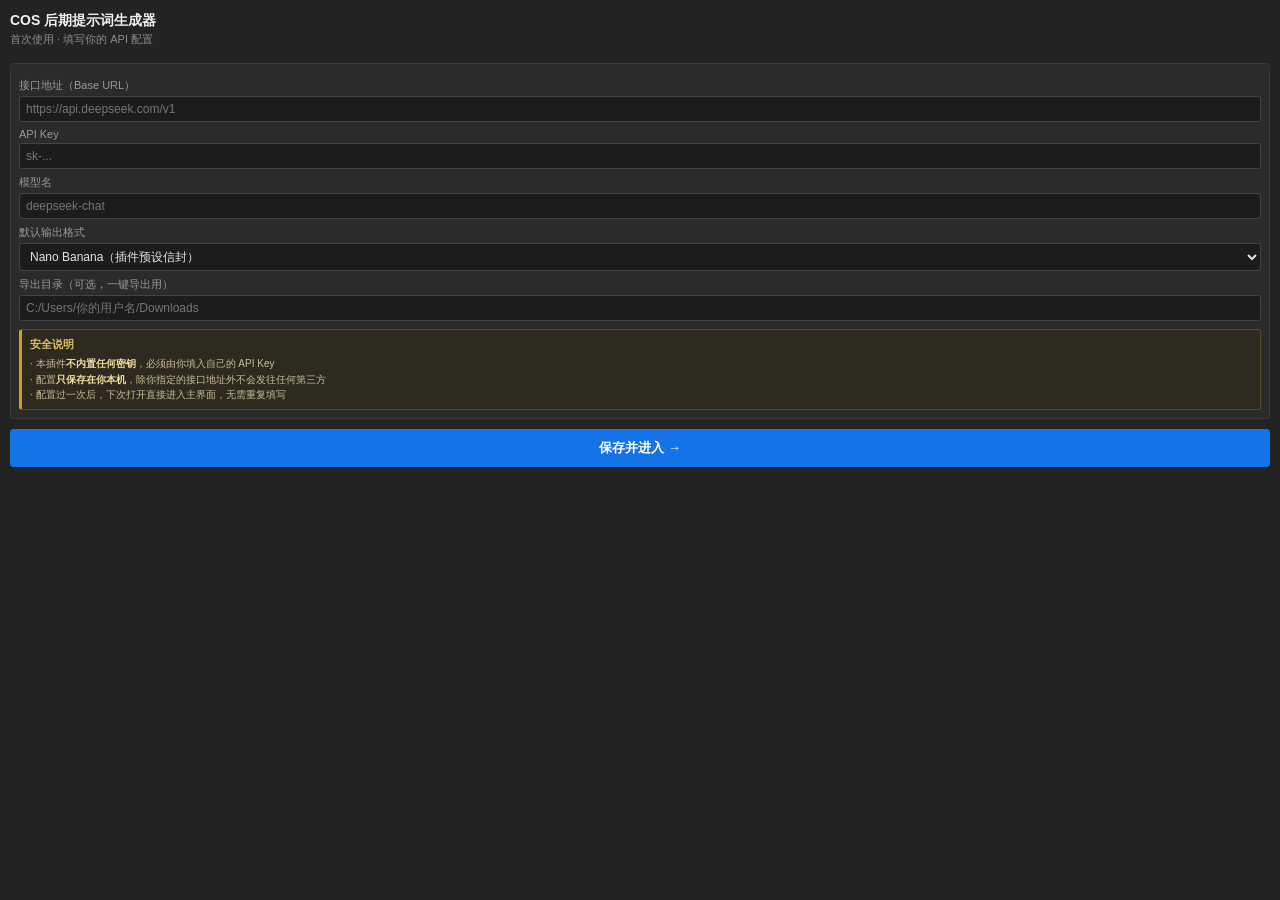
==== ps-plugin/index.html @ 9d7ca8fd "feat(ps-plugin): 多页面界面 + 配置持久化 + 多轮迭代优化 界面重构： - 视图1 首次配置页（Base URL/Key/模型/输出格式/导出目录） - 视图2 生成主界面（输出格" ====
<!DOCTYPE html>
<html>
<head>
  <meta charset="utf-8" />
  <link rel="stylesheet" href="styles.css" />
</head>
<body>
  <div class="app">

    <!-- ============================================================
         视图 1：首次配置（登录页）
         ============================================================ -->
    <div id="viewSetup" class="view">
      <header class="hdr">
        <div class="hdr-title">COS 后期提示词生成器</div>
        <div class="hdr-sub">首次使用 · 填写你的 API 配置</div>
      </header>

      <section class="card">
        <label class="lbl">接口地址（Base URL）</label>
        <input id="baseUrl" class="inp" placeholder="https://api.deepseek.com/v1" />

        <label class="lbl">API Key</label>
        <input id="apiKey" class="inp" type="password" placeholder="sk-..." />

        <label class="lbl">模型名</label>
        <input id="model" class="inp" placeholder="deepseek-chat" />

        <label class="lbl">默认输出格式</label>
        <select id="targetModel" class="inp">
          <option value="nanobanana">Nano Banana（插件预设信封）</option>
          <option value="midjourney">Midjourney（自然语言 + 参数）</option>
          <option value="comfyui">ComfyUI / SD（tag + 权重 + 参数）</option>
          <option value="novelai">NovelAI（Danbooru 标签）</option>
        </select>

        <label class="lbl">导出目录（可选，一键导出用）</label>
        <input id="exportDir" class="inp" placeholder="C:/Users/你的用户名/Downloads" />

        <div class="notice">
          <div class="notice-title">安全说明</div>
          <div>· 本插件<b>不内置任何密钥</b>，必须由你填入自己的 API Key</div>
          <div>· 配置<b>只保存在你本机</b>，除你指定的接口地址外不会发往任何第三方</div>
          <div>· 配置过一次后，下次打开直接进入主界面，无需重复填写</div>
        </div>
      </section>

      <button id="btnEnter" class="btn btn-primary btn-block">保存并进入 →</button>
      <div id="setupStatus" class="status"></div>
    </div>

    <!-- ============================================================
         视图 2：生成主界面
         ============================================================ -->
    <div id="viewMain" class="view hidden">
      <header class="hdr hdr-row">
        <div class="hdr-left">
          <div class="hdr-title">COS 提示词</div>
          <div class="hdr-sub" id="cfgSummary">—</div>
        </div>
        <div class="hdr-actions">
          <button id="btnNewChat" class="btn btn-sm btn-ghost">新对话</button>
          <button id="btnSettings" class="btn btn-sm btn-ghost">设置</button>
        </div>
      </header>

      <!-- 需求输入 -->
      <section class="card">
        <label class="lbl">输出格式</label>
        <select id="targetModelMain" class="inp">
          <option value="nanobanana">Nano Banana（插件预设信封）</option>
          <option value="midjourney">Midjourney（自然语言 + 参数）</option>
          <option value="comfyui">ComfyUI / SD（tag + 权重 + 参数）</option>
          <option value="novelai">NovelAI（Danbooru 标签）</option>
        </select>

        <label class="lbl">需求描述</label>
        <textarea id="request" class="ta ta-lg" rows="8"
          placeholder="把你想做的后期处理描述清楚，例如：&#10;· 给这张 COS 照脚下加一个金色魔法阵，CG 质感，明显一点&#10;· 修脸自然一点，祛痘印和黑眼圈，头发加点亮晶晶&#10;· 背景换成赛博朋克雨夜，冷色调，霓虹灯光"></textarea>

        <div class="chips">
          <span class="chip" data-tpl="给这张照片脚下加一个金色魔法阵，CG 质感，明显一点">加魔法阵</span>
          <span class="chip" data-tpl="修脸自然一点，祛痘印和黑眼圈，头发加点亮晶晶">修脸+亮晶晶发</span>
          <span class="chip" data-tpl="背景换成赛博朋克雨夜，冷色调，霓虹灯光">赛博夜景</span>
          <span class="chip" data-tpl="瘦腰，加沙漏身材，衣服绷紧一点">身材塑形</span>
          <span class="chip" data-tpl="想要王家卫电影那种感觉，霓虹撞色，雨夜街道">电影风格</span>
          <span class="chip" data-tpl="想要写实 3DCG 风格，电影级构图，大光圈虚化">3DCG风格</span>
        </div>

        <div class="row">
          <button id="gen" class="btn btn-primary">生成提示词</button>
          <button id="useDoc" class="btn btn-ghost btn-sm">带上文档信息</button>
        </div>
        <div id="status" class="status"></div>
      </section>

      <!-- 结果 + 迭代优化 -->
      <section class="card">
        <div class="card-head">
          <span>生成结果</span>
          <span class="card-actions">
            <button id="copy" class="btn btn-sm">复制</button>
            <button id="exportQuick" class="btn btn-sm">导出到目录</button>
            <button id="save" class="btn btn-sm btn-ghost">另存为…</button>
          </span>
        </div>
        <textarea id="output" class="ta out ta-lg" rows="12"
          placeholder="生成结果会显示在这里…"></textarea>

        <label class="lbl">继续优化（基于上面的结果提新要求）</label>
        <textarea id="refine" class="ta" rows="3"
          placeholder="例：把魔法阵改成蓝色；强度再高一点；背景换成夜景"></textarea>
        <div class="row">
          <button id="btnRefine" class="btn btn-primary">继续优化 →</button>
          <button id="btnRevert" class="btn btn-ghost btn-sm">撤销上一步</button>
        </div>
      </section>

      <!-- 历史记录 -->
      <section class="card">
        <div class="card-head">
          <span>历史记录 <span id="histCount" class="count">0</span></span>
          <span class="card-actions">
            <button id="clearHistory" class="btn btn-sm btn-ghost">清空</button>
          </span>
        </div>
        <div id="historyList" class="history">
          <div class="empty">暂无记录</div>
        </div>
      </section>
    </div>

  </div>
  <script src="index.js"></script>
</body>
</html>
---- ps-plugin/styles.css ----
/* COS 后期提示词生成器 — PS 面板样式（深色，贴合 Photoshop） */

* { box-sizing: border-box; }

/* 面板整体：固定高度 + 内部滚动（UXP 面板必须这么做，否则内容会被裁掉） */
html, body {
  height: 100%;
  margin: 0;
  padding: 0;
  overflow: hidden;
}

body {
  background: #232323;
  color: #d6d6d6;
  font-family: "Microsoft YaHei", "PingFang SC", sans-serif;
  font-size: 12px;
  user-select: none;
}

/* 滚动容器：整页内容在此上下滑动 */
.app {
  height: 100%;
  overflow-y: auto;
  overflow-x: hidden;
  padding: 10px;
  display: flex;
  flex-direction: column;
  gap: 10px;
  box-sizing: border-box;
  -webkit-overflow-scrolling: touch;
}

/* 卡片不被压缩，保证可滚动 */
.card { flex-shrink: 0; }
.hdr { flex-shrink: 0; }

/* 头部 */
.hdr { padding: 2px 0 6px; }
.hdr-title { font-size: 14px; font-weight: 700; color: #f0f0f0; }
.hdr-sub { font-size: 11px; color: #8d8d8d; margin-top: 2px; }

/* 卡片 */
.card {
  background: #2b2b2b;
  border: 1px solid #3a3a3a;
  border-radius: 4px;
  padding: 8px;
}

.card-head {
  display: flex;
  justify-content: space-between;
  align-items: center;
  font-weight: 700;
  color: #e8e8e8;
  padding: 2px 0 6px;
}

.card-head.clickable { cursor: pointer; }
.chev { color: #8d8d8d; font-size: 11px; }
.card-actions { display: flex; gap: 6px; }

.card-body.hidden { display: none; }

/* 表单 */
.lbl { display: block; color: #9a9a9a; margin: 6px 0 3px; font-size: 11px; }

.inp, .ta {
  width: 100%;
  background: #1c1c1c;
  color: #e4e4e4;
  border: 1px solid #444;
  border-radius: 3px;
  padding: 5px 6px;
  font-size: 12px;
  font-family: inherit;
  outline: none;
}
.inp:focus, .ta:focus { border-color: #4a90d9; }

.ta { resize: vertical; line-height: 1.5; user-select: text; }
.ta.out { font-family: Consolas, monospace; font-size: 11px; }

/* 按钮 */
.row { display: flex; gap: 6px; align-items: center; margin-top: 8px; flex-wrap: wrap; }

.btn {
  background: #3a3a3a;
  color: #e0e0e0;
  border: 1px solid #4a4a4a;
  border-radius: 3px;
  padding: 5px 12px;
  font-size: 12px;
  cursor: pointer;
  font-family: inherit;
}
.btn:hover { background: #454545; }
.btn:active { background: #333; }

.btn-sm { padding: 3px 9px; font-size: 11px; }

.btn-primary {
  background: #1473e6;
  border-color: #1473e6;
  color: #fff;
  flex: 1;
  font-weight: 700;
}
.btn-primary:hover { background: #0d66d0; }
.btn-primary:disabled { background: #2f4f78; border-color: #2f4f78; cursor: default; }

.btn-ghost { background: transparent; color: #9a9a9a; }

/* 状态 */
.status { font-size: 11px; color: #8d8d8d; margin-top: 6px; min-height: 14px; }
.status.ok { color: #4caf50; }
.status.err { color: #e57373; }

.hint { font-size: 10px; color: #6f6f6f; margin-top: 6px; line-height: 1.4; }

/* 快捷填充 chip */
.chips { display: flex; flex-wrap: wrap; gap: 5px; margin-top: 7px; }
.chip {
  background: #333;
  border: 1px solid #454545;
  border-radius: 11px;
  padding: 2px 9px;
  font-size: 11px;
  color: #b8b8b8;
  cursor: pointer;
}
.chip:hover { background: #3f3f3f; color: #e8e8e8; border-color: #5a5a5a; }

/* 历史记录 */
.count {
  display: inline-block;
  min-width: 16px;
  background: #3a3a3a;
  border-radius: 8px;
  padding: 0 6px;
  font-size: 10px;
  color: #9a9a9a;
  font-weight: 400;
  margin-left: 4px;
}

/* 历史列表不单独设高度：跟随整页滚动，避免 UXP 里嵌套滚动异常 */
.history { overflow: visible; }

.history .empty { color: #6f6f6f; font-size: 11px; padding: 6px 2px; }

.hist-item {
  display: flex;
  align-items: center;
  gap: 6px;
  padding: 5px 6px;
  border-radius: 3px;
  cursor: pointer;
  border-bottom: 1px solid #333;
}
.hist-item:hover { background: #333; }

.hist-main { flex: 1; min-width: 0; }
.hist-title {
  font-size: 11px;
  color: #d8d8d8;
  white-space: nowrap;
  overflow: hidden;
  text-overflow: ellipsis;
}
.hist-meta { font-size: 10px; color: #7a7a7a; margin-top: 1px; }

.hist-tag {
  font-size: 9px;
  background: #2f4f78;
  color: #cfe2f7;
  border-radius: 3px;
  padding: 1px 5px;
  flex-shrink: 0;
}

.hist-del {
  color: #7a7a7a;
  font-size: 13px;
  padding: 0 3px;
  cursor: pointer;
  flex-shrink: 0;
}
.hist-del:hover { color: #e57373; }

/* 安全说明 */
.notice {
  margin-top: 8px;
  padding: 6px 8px;
  background: #2f2a1f;
  border: 1px solid #5a4a24;
  border-left: 3px solid #c9a227;
  border-radius: 3px;
  font-size: 10px;
  color: #c9bd9a;
  line-height: 1.55;
}
.notice-title {
  font-size: 11px;
  font-weight: 700;
  color: #e0c460;
  margin-bottom: 3px;
}
.notice b { color: #f0dfa0; }

/* ===== 多页面视图 ===== */
.view { display: flex; flex-direction: column; gap: 10px; }
.hidden { display: none !important; }

/* ===== 顶部栏（主界面）===== */
.hdr-row {
  display: flex;
  justify-content: space-between;
  align-items: flex-start;
  gap: 8px;
}
.hdr-left { min-width: 0; flex: 1; }
.hdr-actions { display: flex; gap: 5px; flex-shrink: 0; }

/* ===== 大号输入框 ===== */
.ta-lg {
  min-height: 110px;
  line-height: 1.6;
  font-size: 12px;
}
.ta.out.ta-lg { min-height: 190px; }

/* ===== 整行按钮 ===== */
.btn-block {
  width: 100%;
  padding: 9px 12px;
  font-size: 13px;
  flex: none;
}

/* 输入区留白更舒适 */
textarea.ta { padding: 8px; }
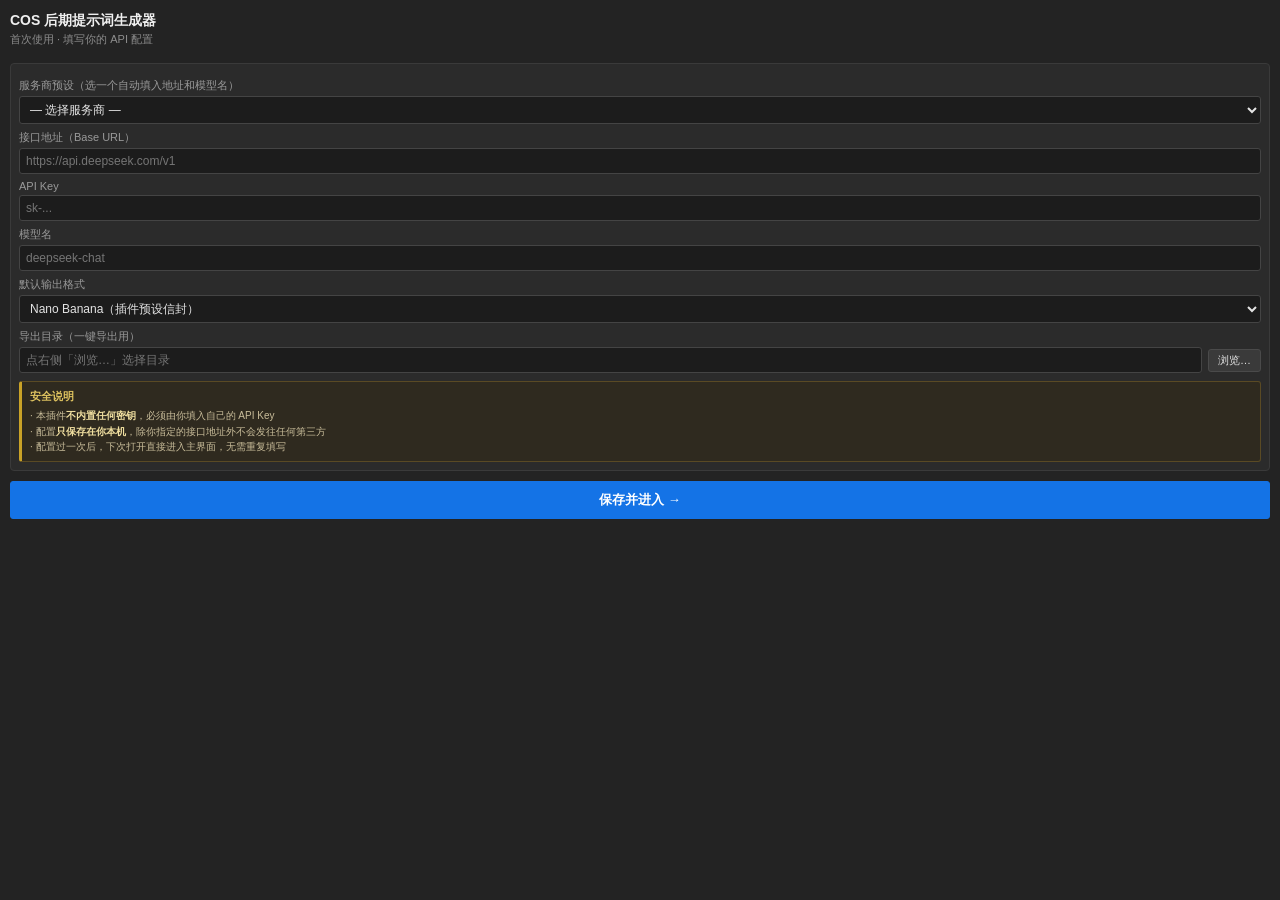
==== commit 255f52af: "feat(ps-plugin): 服务商预设 + 目录浏览选择 - 新增服务商预设下拉：DeepSeek/通义/Kimi/智谱/硅基流动/MiniMax/   OpenAI/OpenRouter，选中" ====
--- a/ps-plugin/index.html
+++ b/ps-plugin/index.html
@@ -17,6 +17,20 @@
       </header>
 
       <section class="card">
+        <label class="lbl">服务商预设（选一个自动填入地址和模型名）</label>
+        <select id="providerPreset" class="inp">
+          <option value="">— 选择服务商 —</option>
+          <option value="deepseek">DeepSeek（深度求索）</option>
+          <option value="qwen">通义千问（阿里）</option>
+          <option value="kimi">Kimi / Moonshot（月之暗面）</option>
+          <option value="zhipu">智谱 GLM</option>
+          <option value="siliconflow">硅基流动 SiliconFlow</option>
+          <option value="minimax">MiniMax</option>
+          <option value="openai">OpenAI</option>
+          <option value="openrouter">OpenRouter</option>
+          <option value="custom">自定义</option>
+        </select>
+
         <label class="lbl">接口地址（Base URL）</label>
         <input id="baseUrl" class="inp" placeholder="https://api.deepseek.com/v1" />
 
@@ -34,8 +48,11 @@
           <option value="novelai">NovelAI（Danbooru 标签）</option>
         </select>
 
-        <label class="lbl">导出目录（可选，一键导出用）</label>
-        <input id="exportDir" class="inp" placeholder="C:/Users/你的用户名/Downloads" />
+        <label class="lbl">导出目录（一键导出用）</label>
+        <div class="field-row">
+          <input id="exportDir" class="inp" placeholder="点右侧「浏览…」选择目录" />
+          <button id="btnPickDir" class="btn btn-sm">浏览…</button>
+        </div>
 
         <div class="notice">
           <div class="notice-title">安全说明</div>
--- a/ps-plugin/styles.css
+++ b/ps-plugin/styles.css
@@ -241,3 +241,8 @@
 
 /* 输入区留白更舒适 */
 textarea.ta { padding: 8px; }
+
+/* 输入框 + 按钮 同行（如 导出目录 + 浏览…） */
+.field-row { display: flex; gap: 6px; align-items: center; }
+.field-row .inp { flex: 1; min-width: 0; }
+.field-row .btn { flex-shrink: 0; white-space: nowrap; }
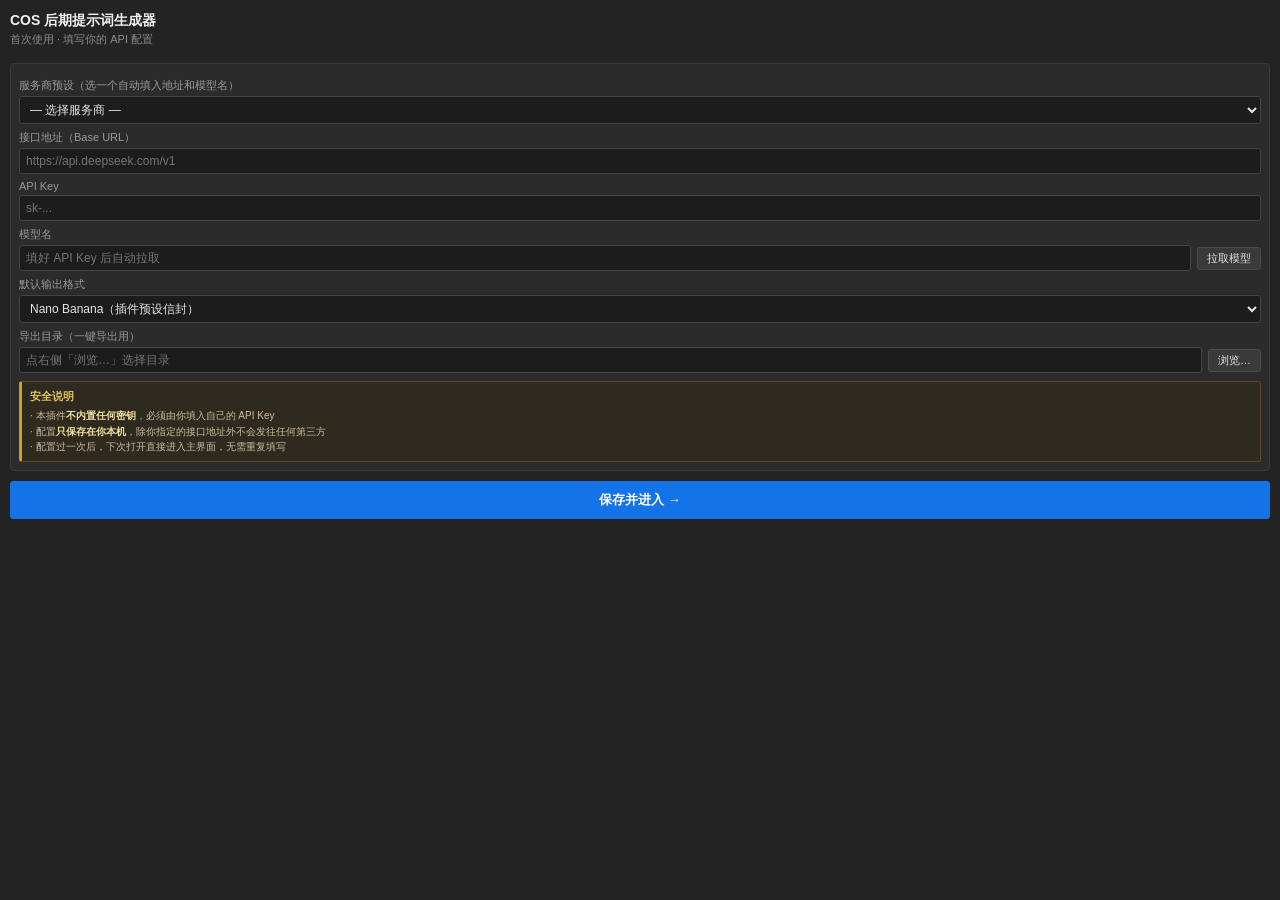
==== commit 2c3676ad: "feat(ps-plugin): 填 API 后自动拉取模型列表供选择 - 新增「拉取模型」按钮 + 模型下拉列表 - 调用 OpenAI 兼容的 GET /models 获取可用模型，排序后填充下拉" ====
--- a/ps-plugin/index.html
+++ b/ps-plugin/index.html
@@ -38,7 +38,14 @@
         <input id="apiKey" class="inp" type="password" placeholder="sk-..." />
 
         <label class="lbl">模型名</label>
-        <input id="model" class="inp" placeholder="deepseek-chat" />
+        <div class="field-row">
+          <input id="model" class="inp" placeholder="填好 API Key 后自动拉取" />
+          <button id="btnFetchModels" class="btn btn-sm">拉取模型</button>
+        </div>
+        <select id="modelList" class="inp hidden">
+          <option value="">— 从列表中选择模型 —</option>
+        </select>
+        <div id="modelHint" class="hint"></div>
 
         <label class="lbl">默认输出格式</label>
         <select id="targetModel" class="inp">
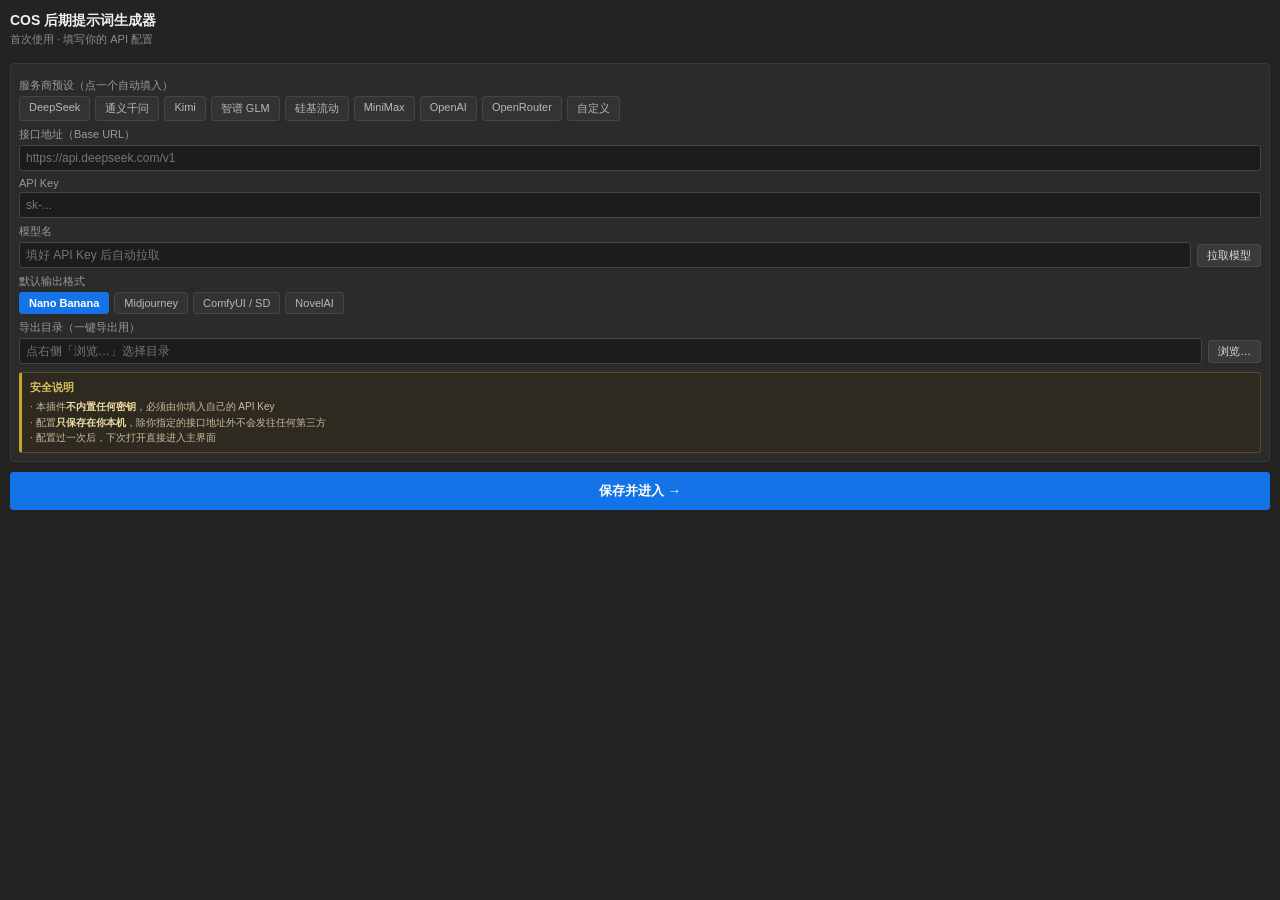
==== commit 34adcfba: "fix(ps-plugin): 修复下拉失效与按钮无响应 根因1：UXP 对原生 <select> 支持不可靠（change 事件不触发），   导致选服务商不填地址。→ 全部下拉改为「可点击 .op" ====
--- a/ps-plugin/index.html
+++ b/ps-plugin/index.html
@@ -5,10 +5,13 @@
   <link rel="stylesheet" href="styles.css" />
 </head>
 <body>
+  <!-- 错误提示条（脚本异常时显示，便于排查） -->
+  <div id="errBar" class="errbar hidden"></div>
+
   <div class="app">
 
     <!-- ============================================================
-         视图 1：首次配置（登录页）
+         视图 1：首次配置
          ============================================================ -->
     <div id="viewSetup" class="view">
       <header class="hdr">
@@ -17,19 +20,18 @@
       </header>
 
       <section class="card">
-        <label class="lbl">服务商预设（选一个自动填入地址和模型名）</label>
-        <select id="providerPreset" class="inp">
-          <option value="">— 选择服务商 —</option>
-          <option value="deepseek">DeepSeek（深度求索）</option>
-          <option value="qwen">通义千问（阿里）</option>
-          <option value="kimi">Kimi / Moonshot（月之暗面）</option>
-          <option value="zhipu">智谱 GLM</option>
-          <option value="siliconflow">硅基流动 SiliconFlow</option>
-          <option value="minimax">MiniMax</option>
-          <option value="openai">OpenAI</option>
-          <option value="openrouter">OpenRouter</option>
-          <option value="custom">自定义</option>
-        </select>
+        <label class="lbl">服务商预设（点一个自动填入）</label>
+        <div id="providerPreset" class="opt-list">
+          <div class="opt" data-value="deepseek">DeepSeek</div>
+          <div class="opt" data-value="qwen">通义千问</div>
+          <div class="opt" data-value="kimi">Kimi</div>
+          <div class="opt" data-value="zhipu">智谱 GLM</div>
+          <div class="opt" data-value="siliconflow">硅基流动</div>
+          <div class="opt" data-value="minimax">MiniMax</div>
+          <div class="opt" data-value="openai">OpenAI</div>
+          <div class="opt" data-value="openrouter">OpenRouter</div>
+          <div class="opt" data-value="custom">自定义</div>
+        </div>
 
         <label class="lbl">接口地址（Base URL）</label>
         <input id="baseUrl" class="inp" placeholder="https://api.deepseek.com/v1" />
@@ -42,18 +44,16 @@
           <input id="model" class="inp" placeholder="填好 API Key 后自动拉取" />
           <button id="btnFetchModels" class="btn btn-sm">拉取模型</button>
         </div>
-        <select id="modelList" class="inp hidden">
-          <option value="">— 从列表中选择模型 —</option>
-        </select>
+        <div id="modelList" class="opt-list opt-scroll hidden"></div>
         <div id="modelHint" class="hint"></div>
 
         <label class="lbl">默认输出格式</label>
-        <select id="targetModel" class="inp">
-          <option value="nanobanana">Nano Banana（插件预设信封）</option>
-          <option value="midjourney">Midjourney（自然语言 + 参数）</option>
-          <option value="comfyui">ComfyUI / SD（tag + 权重 + 参数）</option>
-          <option value="novelai">NovelAI（Danbooru 标签）</option>
-        </select>
+        <div id="targetModel" class="opt-list">
+          <div class="opt active" data-value="nanobanana">Nano Banana</div>
+          <div class="opt" data-value="midjourney">Midjourney</div>
+          <div class="opt" data-value="comfyui">ComfyUI / SD</div>
+          <div class="opt" data-value="novelai">NovelAI</div>
+        </div>
 
         <label class="lbl">导出目录（一键导出用）</label>
         <div class="field-row">
@@ -65,7 +65,7 @@
           <div class="notice-title">安全说明</div>
           <div>· 本插件<b>不内置任何密钥</b>，必须由你填入自己的 API Key</div>
           <div>· 配置<b>只保存在你本机</b>，除你指定的接口地址外不会发往任何第三方</div>
-          <div>· 配置过一次后，下次打开直接进入主界面，无需重复填写</div>
+          <div>· 配置过一次后，下次打开直接进入主界面</div>
         </div>
       </section>
 
@@ -88,15 +88,14 @@
         </div>
       </header>
 
-      <!-- 需求输入 -->
       <section class="card">
         <label class="lbl">输出格式</label>
-        <select id="targetModelMain" class="inp">
-          <option value="nanobanana">Nano Banana（插件预设信封）</option>
-          <option value="midjourney">Midjourney（自然语言 + 参数）</option>
-          <option value="comfyui">ComfyUI / SD（tag + 权重 + 参数）</option>
-          <option value="novelai">NovelAI（Danbooru 标签）</option>
-        </select>
+        <div id="targetModelMain" class="opt-list">
+          <div class="opt active" data-value="nanobanana">Nano Banana</div>
+          <div class="opt" data-value="midjourney">Midjourney</div>
+          <div class="opt" data-value="comfyui">ComfyUI / SD</div>
+          <div class="opt" data-value="novelai">NovelAI</div>
+        </div>
 
         <label class="lbl">需求描述</label>
         <textarea id="request" class="ta ta-lg" rows="8"
@@ -118,7 +117,6 @@
         <div id="status" class="status"></div>
       </section>
 
-      <!-- 结果 + 迭代优化 -->
       <section class="card">
         <div class="card-head">
           <span>生成结果</span>
@@ -140,7 +138,6 @@
         </div>
       </section>
 
-      <!-- 历史记录 -->
       <section class="card">
         <div class="card-head">
           <span>历史记录 <span id="histCount" class="count">0</span></span>
--- a/ps-plugin/styles.css
+++ b/ps-plugin/styles.css
@@ -11,6 +11,8 @@
 }
 
 body {
+  display: flex;
+  flex-direction: column;
   background: #232323;
   color: #d6d6d6;
   font-family: "Microsoft YaHei", "PingFang SC", sans-serif;
@@ -20,7 +22,8 @@
 
 /* 滚动容器：整页内容在此上下滑动 */
 .app {
-  height: 100%;
+  flex: 1 1 auto;
+  min-height: 0;
   overflow-y: auto;
   overflow-x: hidden;
   padding: 10px;
@@ -28,7 +31,18 @@
   flex-direction: column;
   gap: 10px;
   box-sizing: border-box;
-  -webkit-overflow-scrolling: touch;
+}
+
+/* 错误提示条（脚本异常时出现） */
+.errbar {
+  flex-shrink: 0;
+  background: #4a1f1f;
+  border-bottom: 1px solid #7a2f2f;
+  color: #ffb3b3;
+  font-size: 11px;
+  padding: 6px 10px;
+  line-height: 1.5;
+  user-select: text;
 }
 
 /* 卡片不被压缩，保证可滚动 */
@@ -246,3 +260,38 @@
 .field-row { display: flex; gap: 6px; align-items: center; }
 .field-row .inp { flex: 1; min-width: 0; }
 .field-row .btn { flex-shrink: 0; white-space: nowrap; }
+
+/* ===== 选项组（替代原生 select，UXP 下 select 的 change 事件不触发）===== */
+.opt-list {
+  display: flex;
+  flex-wrap: wrap;
+  gap: 5px;
+  margin-top: 2px;
+}
+.opt {
+  background: #333;
+  border: 1px solid #454545;
+  border-radius: 3px;
+  padding: 4px 9px;
+  font-size: 11px;
+  color: #b8b8b8;
+  cursor: pointer;
+  white-space: nowrap;
+}
+.opt:hover { background: #3f3f3f; color: #e8e8e8; border-color: #5a5a5a; }
+.opt.active {
+  background: #1473e6;
+  border-color: #1473e6;
+  color: #ffffff;
+  font-weight: 700;
+}
+
+/* 可滚动的选项列表（模型列表可能很长） */
+.opt-scroll {
+  max-height: 160px;
+  overflow-y: auto;
+  border: 1px solid #3a3a3a;
+  border-radius: 3px;
+  padding: 6px;
+  background: #262626;
+}
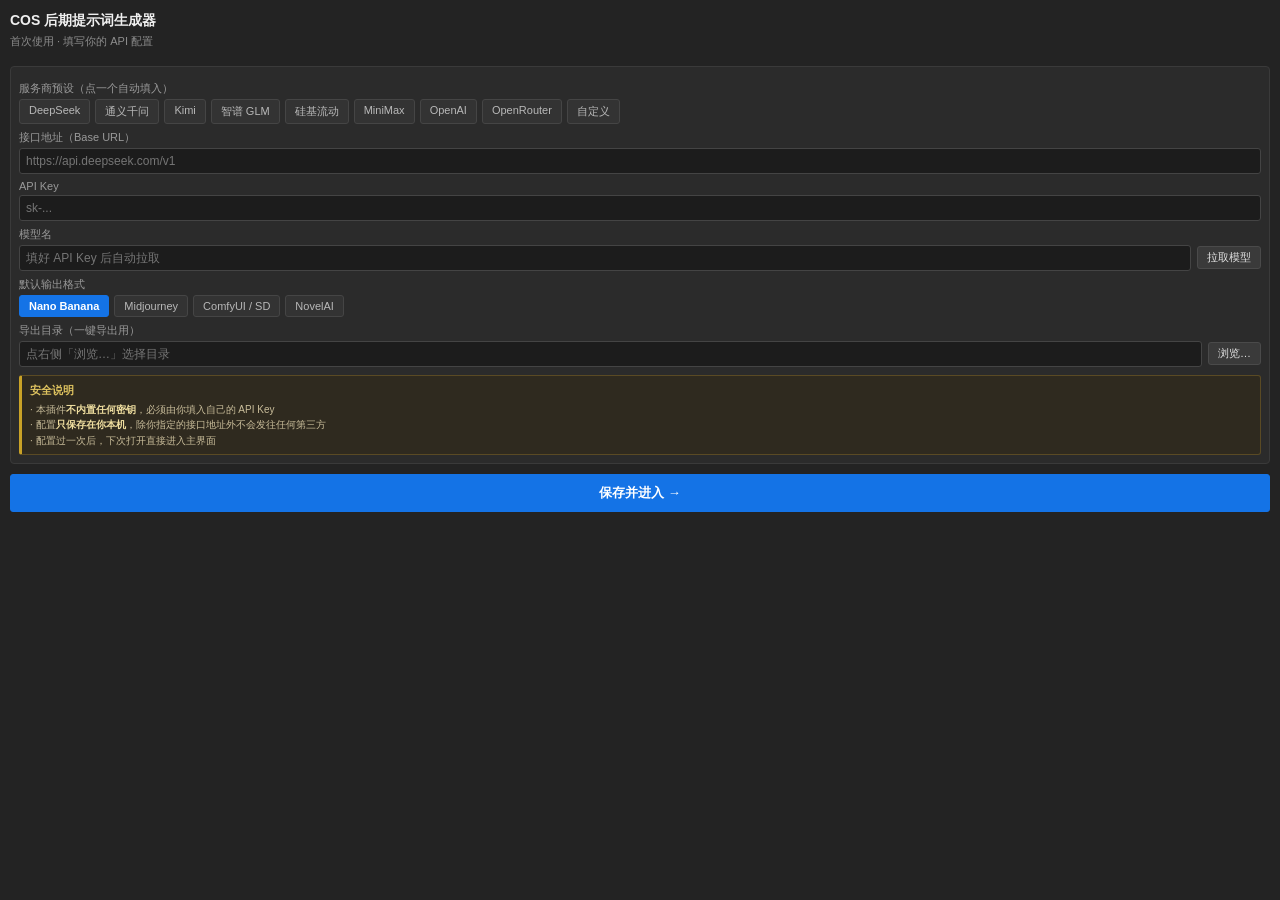
==== commit 4b725e28: "plugin: 修复制失效 + 结果区改回可编辑 + 顶部按钮重叠 三个问题：  1. 复制失效（真 bug）    上一版 copyToClipboard 里 navigator.clipboard" ====
--- a/ps-plugin/index.html
+++ b/ps-plugin/index.html
@@ -5,7 +5,7 @@
   <link rel="stylesheet" href="styles.css" />
 </head>
 <body>
-  <!-- 错误提示条（脚本异常时显示，便于排查） -->
+  <!-- 错误提示条（脚本异常时显示） -->
   <div id="errBar" class="errbar hidden"></div>
 
   <div class="app">
@@ -77,13 +77,12 @@
          视图 2：生成主界面
          ============================================================ -->
     <div id="viewMain" class="view hidden">
-      <header class="hdr hdr-row">
-        <div class="hdr-left">
-          <div class="hdr-title">COS 提示词</div>
-          <div class="hdr-sub" id="cfgSummary">—</div>
-        </div>
+      <header class="hdr">
+        <div class="hdr-title">COS 提示词</div>
+        <div class="hdr-sub" id="cfgSummary">—</div>
         <div class="hdr-actions">
-          <button id="btnNewChat" class="btn btn-sm btn-ghost">新对话</button>
+          <button id="btnKB" class="btn btn-sm">知识库</button>
+          <button id="btnNewChat" class="btn btn-sm">新对话</button>
           <button id="btnSettings" class="btn btn-sm btn-ghost">设置</button>
         </div>
       </header>
@@ -98,7 +97,7 @@
         </div>
 
         <label class="lbl">需求描述</label>
-        <textarea id="request" class="ta ta-lg" rows="8"
+        <textarea id="request" class="ta ta-lg" rows="7"
           placeholder="把你想做的后期处理描述清楚，例如：&#10;· 给这张 COS 照脚下加一个金色魔法阵，CG 质感，明显一点&#10;· 修脸自然一点，祛痘印和黑眼圈，头发加点亮晶晶&#10;· 背景换成赛博朋克雨夜，冷色调，霓虹灯光"></textarea>
 
         <div class="chips">
@@ -117,21 +116,26 @@
         <div id="status" class="status"></div>
       </section>
 
+      <!-- 结果区：可编辑 textarea（能手动改，也能滚动/自动增高看全） -->
       <section class="card">
         <div class="card-head">
-          <span>生成结果</span>
+          <span>生成结果 <span class="hdr-tip">（可直接编辑）</span></span>
           <span class="card-actions">
             <button id="copy" class="btn btn-sm">复制</button>
             <button id="exportQuick" class="btn btn-sm">导出到目录</button>
             <button id="save" class="btn btn-sm btn-ghost">另存为…</button>
           </span>
         </div>
-        <textarea id="output" class="ta out ta-lg" rows="12"
-          placeholder="生成结果会显示在这里…"></textarea>
+        <textarea id="output" class="ta out output-edit" rows="12"
+          placeholder="生成结果会显示在这里，可直接编辑…"></textarea>
+        <div class="row">
+          <button id="btnExpand" class="btn btn-sm btn-ghost">展开全部</button>
+          <span class="hint" id="outHint">内容过长时框内可上下滚动，或点「展开全部」</span>
+        </div>
 
         <label class="lbl">继续优化（基于上面的结果提新要求）</label>
-        <textarea id="refine" class="ta" rows="3"
-          placeholder="例：把魔法阵改成蓝色；强度再高一点；背景换成夜景"></textarea>
+        <textarea id="refine" class="ta ta-refine" rows="5"
+          placeholder="例：把魔法阵改成蓝色；强度再高一点；背景换成夜景&#10;可以多写几条，一次说清要改什么"></textarea>
         <div class="row">
           <button id="btnRefine" class="btn btn-primary">继续优化 →</button>
           <button id="btnRevert" class="btn btn-ghost btn-sm">撤销上一步</button>
@@ -151,6 +155,37 @@
       </section>
     </div>
 
+    <!-- ============================================================
+         视图 3：知识库
+         ============================================================ -->
+    <div id="viewKB" class="view hidden">
+      <header class="hdr">
+        <div class="hdr-title">知识库</div>
+        <div class="hdr-sub">写在这里的内容会作为固定要求，每次生成自动带上</div>
+        <div class="hdr-actions">
+          <button id="kbBack" class="btn btn-sm">返回</button>
+        </div>
+      </header>
+
+      <section class="card">
+        <label class="lbl">我的偏好与固定要求</label>
+        <textarea id="kbText" class="ta ta-lg" rows="14"
+          placeholder="把你每次都要强调的要求写在这里，例如：&#10;· 人物面部特征必须保持，不要过度磨皮&#10;· 特效一律用写实 3DCG 质感&#10;· 构图必须有前景元素，不能是纯地面&#10;· 我是 COS 玩家，服装要严格还原原作设定&#10;· 输出保持中文"></textarea>
+
+        <div class="row">
+          <button id="kbSave" class="btn btn-primary">保存知识库</button>
+          <button id="kbClear" class="btn btn-ghost btn-sm">清空</button>
+        </div>
+        <div id="kbStatus" class="status"></div>
+
+        <div class="notice">
+          <div class="notice-title">说明</div>
+          <div>· 保存后，每次「生成提示词」和「继续优化」都会自动把这段内容作为固定要求发给 AI</div>
+          <div>· 内容只保存在你本机，不会上传到任何第三方</div>
+        </div>
+      </section>
+    </div>
+
   </div>
   <script src="index.js"></script>
 </body>
--- a/ps-plugin/styles.css
+++ b/ps-plugin/styles.css
@@ -49,10 +49,26 @@
 .card { flex-shrink: 0; }
 .hdr { flex-shrink: 0; }
 
-/* 头部 */
-.hdr { padding: 2px 0 6px; }
+/* 头部：一律竖排（标题 → 副标题 → 按钮行）
+ * 面板宽度只有 300px 出头，横向 flex 排布会让标题和按钮挤到重叠，
+ * 所以不做左右分栏，全部纵向堆叠，按钮行自己换行。
+ */
+.hdr {
+  display: flex;
+  flex-direction: column;
+  gap: 4px;
+  padding: 2px 0 6px;
+}
 .hdr-title { font-size: 14px; font-weight: 700; color: #f0f0f0; }
-.hdr-sub { font-size: 11px; color: #8d8d8d; margin-top: 2px; }
+.hdr-sub { font-size: 11px; color: #8d8d8d; line-height: 1.45; }
+.hdr-actions {
+  display: flex;
+  flex-wrap: wrap;
+  gap: 5px;
+  margin-top: 2px;
+}
+.hdr-actions .btn { flex: none; }
+.hdr-tip { font-size: 10px; color: #7a7a7a; font-weight: 400; }
 
 /* 卡片 */
 .card {
@@ -64,8 +80,10 @@
 
 .card-head {
   display: flex;
+  flex-wrap: wrap;            /* 窄面板下换行，不要挤在一起 */
   justify-content: space-between;
   align-items: center;
+  gap: 6px;
   font-weight: 700;
   color: #e8e8e8;
   padding: 2px 0 6px;
@@ -73,7 +91,7 @@
 
 .card-head.clickable { cursor: pointer; }
 .chev { color: #8d8d8d; font-size: 11px; }
-.card-actions { display: flex; gap: 6px; }
+.card-actions { display: flex; flex-wrap: wrap; gap: 6px; }
 
 .card-body.hidden { display: none; }
 
@@ -227,15 +245,7 @@
 .view { display: flex; flex-direction: column; gap: 10px; }
 .hidden { display: none !important; }
 
-/* ===== 顶部栏（主界面）===== */
-.hdr-row {
-  display: flex;
-  justify-content: space-between;
-  align-items: flex-start;
-  gap: 8px;
-}
-.hdr-left { min-width: 0; flex: 1; }
-.hdr-actions { display: flex; gap: 5px; flex-shrink: 0; }
+/* 顶部栏的左右分栏样式已废弃：窄面板下会重叠，改为 .hdr 竖排（见上方） */
 
 /* ===== 大号输入框 ===== */
 .ta-lg {
@@ -243,7 +253,42 @@
   line-height: 1.6;
   font-size: 12px;
 }
-.ta.out.ta-lg { min-height: 190px; }
+
+/* 优化框：给足高度，可以一次写多条 */
+.ta-refine {
+  min-height: 96px;
+  line-height: 1.6;
+}
+
+/* ===== 生成结果展示区（可编辑 textarea）=====
+ * 要同时满足两件事：
+ *   1) 能手动编辑 —— 必须是 textarea
+ *   2) 能看全 / 能滚动 —— 靠 JS 按内容自动增高（rows），外层 .app 滚动；
+ *      超出上限后 textarea 自身再滚（overflow-y）。
+ */
+.output-edit {
+  min-height: 200px;
+  max-height: 560px;
+  overflow-y: auto;
+  overflow-x: hidden;
+  background: #1c1c1c;
+  border: 1px solid #444;
+  border-radius: 3px;
+  padding: 8px;
+  font-family: Consolas, "Courier New", monospace;
+  font-size: 11px;
+  line-height: 1.55;
+  color: #e4e4e4;
+  white-space: pre-wrap;      /* 长 JSON 行在窄面板里换行，不产生横向滚动 */
+  word-break: break-word;
+  user-select: text;
+  -webkit-user-select: text;
+  resize: vertical;
+}
+.output-edit:focus { border-color: #4a90d9; }
+
+/* 展开状态：把高度上限放开，一次看全 */
+.output-edit.expanded { max-height: none; }
 
 /* ===== 整行按钮 ===== */
 .btn-block {
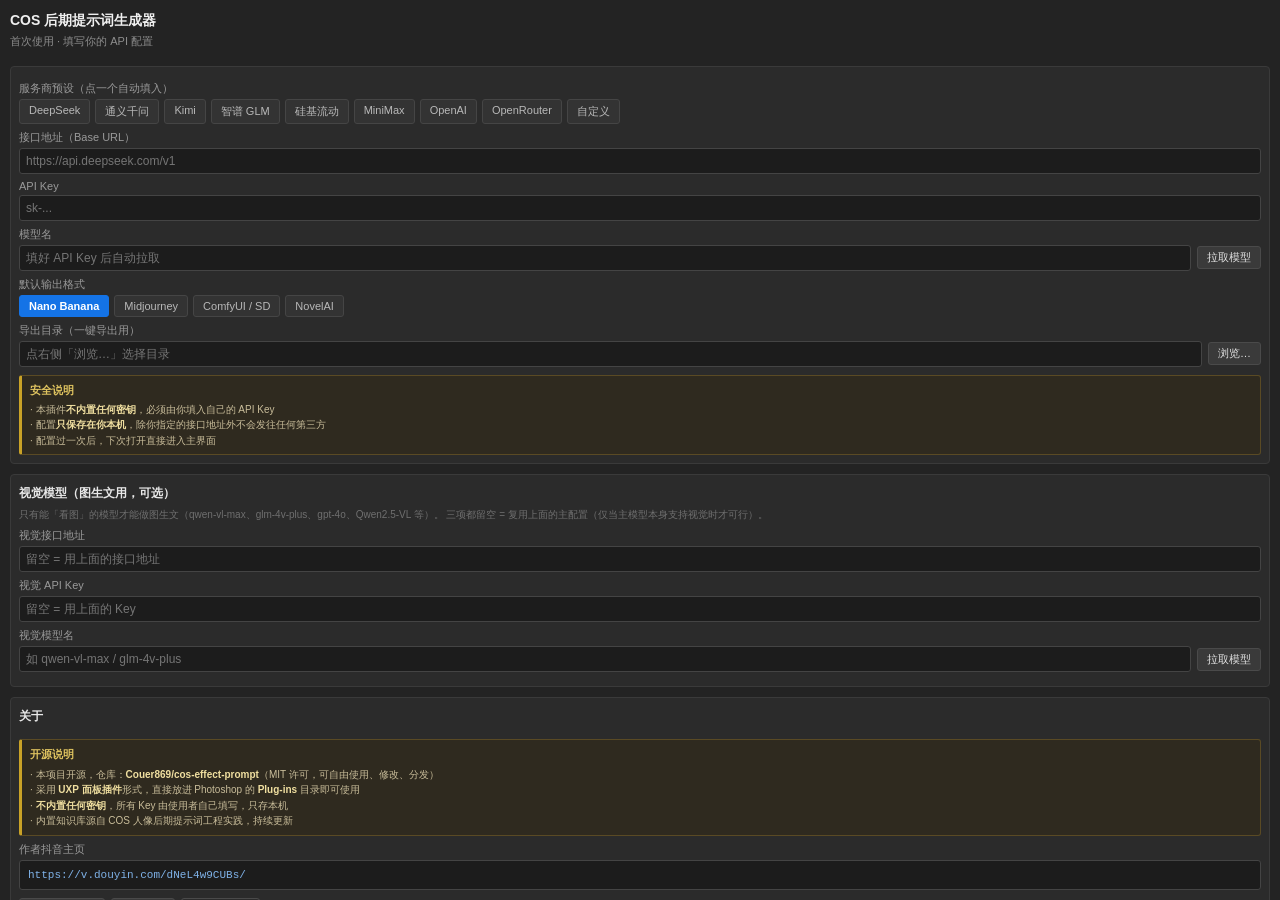
==== commit e13a8c05: "plugin: 开源/作者信息 + 学习库投喂 + 图生文（视觉模型） 三个新功能：  1. 设置页新增「关于」卡片    - 开源说明（GitHub 仓库、MIT 许可、UXP 安装方式、不内置密钥" ====
--- a/ps-plugin/index.html
+++ b/ps-plugin/index.html
@@ -69,6 +69,54 @@
         </div>
       </section>
 
+      <!-- 视觉模型：仅「图生文」需要 -->
+      <section class="card">
+        <div class="card-head">
+          <span>视觉模型（图生文用，可选）</span>
+        </div>
+        <div class="hint" style="margin-top:0">
+          只有能「看图」的模型才能做图生文（qwen-vl-max、glm-4v-plus、gpt-4o、Qwen2.5-VL 等）。
+          三项都留空 = 复用上面的主配置（仅当主模型本身支持视觉时才可行）。
+        </div>
+
+        <label class="lbl">视觉接口地址</label>
+        <input id="visionBaseUrl" class="inp" placeholder="留空 = 用上面的接口地址" />
+
+        <label class="lbl">视觉 API Key</label>
+        <input id="visionApiKey" class="inp" type="password" placeholder="留空 = 用上面的 Key" />
+
+        <label class="lbl">视觉模型名</label>
+        <div class="field-row">
+          <input id="visionModel" class="inp" placeholder="如 qwen-vl-max / glm-4v-plus" />
+          <button id="btnFetchVisionModels" class="btn btn-sm">拉取模型</button>
+        </div>
+        <div id="visionModelList" class="opt-list opt-scroll hidden"></div>
+        <div id="visionHint" class="hint"></div>
+      </section>
+
+      <!-- 开源说明 + 作者主页 -->
+      <section class="card">
+        <div class="card-head">
+          <span>关于</span>
+        </div>
+        <div class="notice">
+          <div class="notice-title">开源说明</div>
+          <div>· 本项目开源，仓库：<b>Couer869/cos-effect-prompt</b>（MIT 许可，可自由使用、修改、分发）</div>
+          <div>· 采用 <b>UXP 面板插件</b>形式，直接放进 Photoshop 的 <b>Plug-ins</b> 目录即可使用</div>
+          <div>· <b>不内置任何密钥</b>，所有 Key 由使用者自己填写，只存本机</div>
+          <div>· 内置知识库源自 COS 人像后期提示词工程实践，持续更新</div>
+        </div>
+
+        <label class="lbl">作者抖音主页</label>
+        <div id="douyinUrl" class="link-box">https://v.douyin.com/dNeL4w9CUBs/</div>
+        <div class="row">
+          <button id="btnOpenDouyin" class="btn btn-sm">前往抖音主页</button>
+          <button id="btnCopyDouyin" class="btn btn-sm">复制链接</button>
+          <button id="btnOpenGithub" class="btn btn-sm btn-ghost">打开 GitHub</button>
+        </div>
+        <div id="linkStatus" class="status"></div>
+      </section>
+
       <button id="btnEnter" class="btn btn-primary btn-block">保存并进入 →</button>
       <div id="setupStatus" class="status"></div>
     </div>
@@ -82,6 +130,8 @@
         <div class="hdr-sub" id="cfgSummary">—</div>
         <div class="hdr-actions">
           <button id="btnKB" class="btn btn-sm">知识库</button>
+          <button id="btnLearn" class="btn btn-sm">学习库</button>
+          <button id="btnImg" class="btn btn-sm">图生文</button>
           <button id="btnNewChat" class="btn btn-sm">新对话</button>
           <button id="btnSettings" class="btn btn-sm btn-ghost">设置</button>
         </div>
@@ -116,22 +166,28 @@
         <div id="status" class="status"></div>
       </section>
 
-      <!-- 结果区：可编辑 textarea（能手动改，也能滚动/自动增高看全） -->
-      <section class="card">
-        <div class="card-head">
-          <span>生成结果 <span class="hdr-tip">（可直接编辑）</span></span>
+      <!-- 结果区：浏览态用可滚动 div（UXP 里 div 滚动可靠、textarea 不可靠），
+           需要手改时点「编辑」切成 textarea，改完点「完成」写回 -->
+      <section class="card">
+        <div class="card-head">
+          <span>生成结果</span>
           <span class="card-actions">
-            <button id="copy" class="btn btn-sm">复制</button>
+            <button id="btnEdit" class="btn btn-sm">编辑</button>
             <button id="exportQuick" class="btn btn-sm">导出到目录</button>
             <button id="save" class="btn btn-sm btn-ghost">另存为…</button>
           </span>
         </div>
-        <textarea id="output" class="ta out output-edit" rows="12"
-          placeholder="生成结果会显示在这里，可直接编辑…"></textarea>
-        <div class="row">
+
+        <div id="outputView" class="output-view empty">生成结果会显示在这里…</div>
+        <textarea id="output" class="ta out output-edit hidden" rows="16"
+          placeholder="在这里直接修改内容，改完点「完成」写回结果区"></textarea>
+
+        <div class="row">
+          <button id="btnScrollUp" class="btn btn-sm">↑ 向上</button>
+          <button id="btnScrollDown" class="btn btn-sm">↓ 向下</button>
           <button id="btnExpand" class="btn btn-sm btn-ghost">展开全部</button>
-          <span class="hint" id="outHint">内容过长时框内可上下滚动，或点「展开全部」</span>
-        </div>
+        </div>
+        <div class="hint" id="outHint">结果区可上下滚动浏览全文</div>
 
         <label class="lbl">继续优化（基于上面的结果提新要求）</label>
         <textarea id="refine" class="ta ta-refine" rows="5"
@@ -186,6 +242,98 @@
       </section>
     </div>
 
+    <!-- ============================================================
+         视图 4：学习库（投喂参考提示词，与生成功能联动）
+         ============================================================ -->
+    <div id="viewLearn" class="view hidden">
+      <header class="hdr">
+        <div class="hdr-title">学习库</div>
+        <div class="hdr-sub">投喂参考提示词，生成时自动带上让它模仿</div>
+        <div class="hdr-actions">
+          <button id="learnBack" class="btn btn-sm">返回</button>
+        </div>
+      </header>
+
+      <section class="card">
+        <div class="card-head">
+          <span>已投喂 <span id="learnCount" class="count">0</span></span>
+          <span class="card-actions">
+            <button id="learnToggle" class="btn btn-sm">生成时参考：开</button>
+          </span>
+        </div>
+        <div id="learnList" class="learn-list">
+          <div class="empty">还没有投喂内容</div>
+        </div>
+      </section>
+
+      <section class="card">
+        <label class="lbl">投喂新内容（粘贴你喜欢的提示词）</label>
+        <input id="learnTitle" class="inp" placeholder="起个名字，如「赛博夜景 MJ 样例」（可留空）" />
+        <textarea id="learnBody" class="ta ta-lg" rows="8"
+          placeholder="把提示词原文粘进来。&#10;多条之间用空行分隔，会一次投喂成多条。"></textarea>
+        <div class="row">
+          <button id="learnAdd" class="btn btn-primary">投喂</button>
+          <button id="learnClear" class="btn btn-ghost btn-sm">清空全部</button>
+        </div>
+        <div id="learnStatus" class="status"></div>
+
+        <div class="notice">
+          <div class="notice-title">和「知识库」的区别</div>
+          <div>· <b>知识库</b>放的是<b>规则</b>——「必须这样做」的固定要求，优先级最高</div>
+          <div>· <b>学习库</b>放的是<b>范例</b>——「照这个样子写」的参考样本，AI 模仿其结构、用词与风格</div>
+          <div>· 生成提示词、继续优化、图生文都会自动参考；顶部按钮可随时开关</div>
+          <div>· 内容只存你本机。投喂太多会挤占上下文，建议留 5-10 条最典型的</div>
+        </div>
+      </section>
+    </div>
+
+    <!-- ============================================================
+         视图 5：图生文（需要视觉模型）
+         ============================================================ -->
+    <div id="viewImg" class="view hidden">
+      <header class="hdr">
+        <div class="hdr-title">图生文</div>
+        <div class="hdr-sub">导入图片，识别画面并反推出可复现的提示词</div>
+        <div class="hdr-actions">
+          <button id="imgBack" class="btn btn-sm">返回</button>
+        </div>
+      </header>
+
+      <section class="card">
+        <label class="lbl">图片</label>
+        <div class="field-row">
+          <input id="imgPath" class="inp" placeholder="点右侧「选择图片」" />
+          <button id="btnPickImage" class="btn btn-sm">选择图片</button>
+        </div>
+        <div id="imgPreview" class="img-preview empty">还没有选择图片</div>
+
+        <label class="lbl">识图要求</label>
+        <textarea id="imgPrompt" class="ta ta-lg" rows="6"
+          placeholder="例：反推出能复现这张图的提示词，重点写清构图、光线、镜头&#10;例：分析这张图的人物造型与服装细节，再给提示词&#10;例：照这张图的风格，写一段同风格的场景提示词"></textarea>
+
+        <label class="lbl">输出格式</label>
+        <div id="targetModelImg" class="opt-list">
+          <div class="opt active" data-value="nanobanana">Nano Banana</div>
+          <div class="opt" data-value="midjourney">Midjourney</div>
+          <div class="opt" data-value="comfyui">ComfyUI / SD</div>
+          <div class="opt" data-value="novelai">NovelAI</div>
+        </div>
+
+        <div class="row">
+          <button id="imgGen" class="btn btn-primary">识别并生成提示词</button>
+        </div>
+        <div id="imgStatus" class="status"></div>
+
+        <div class="notice">
+          <div class="notice-title">需要视觉模型</div>
+          <div>· 只有能「看图」的模型可用（qwen-vl-max、glm-4v-plus、gpt-4o、Qwen2.5-VL…）</div>
+          <div>· 在「设置 → 视觉模型」里可单独配一套地址 / Key / 模型名；留空则用主配置</div>
+          <div>· DeepSeek 等纯文本模型不支持看图，会直接报错</div>
+          <div>· 结果会写回主界面的结果区，可以直接继续优化、导出</div>
+        </div>
+      </section>
+    </div>
+
   </div>
   <script src="index.js"></script>
 </body>
--- a/ps-plugin/styles.css
+++ b/ps-plugin/styles.css
@@ -260,15 +260,13 @@
   line-height: 1.6;
 }
 
-/* ===== 生成结果展示区（可编辑 textarea）=====
- * 要同时满足两件事：
- *   1) 能手动编辑 —— 必须是 textarea
- *   2) 能看全 / 能滚动 —— 靠 JS 按内容自动增高（rows），外层 .app 滚动；
- *      超出上限后 textarea 自身再滚（overflow-y）。
+/* ===== 生成结果：浏览态（可滚动 div）=====
+ * UXP 里 div 的 overflow 滚动是可靠的，textarea 的不是——所以浏览用 div。
+ * 高度写死（height 而非 max-height），overflow-y 才会稳定生效；
+ * 想一次看全就点「展开全部」，改成 auto 交给外层面板滚动。
  */
-.output-edit {
-  min-height: 200px;
-  max-height: 560px;
+.output-view {
+  height: 280px;
   overflow-y: auto;
   overflow-x: hidden;
   background: #1c1c1c;
@@ -283,12 +281,36 @@
   word-break: break-word;
   user-select: text;
   -webkit-user-select: text;
-  resize: vertical;
-}
-.output-edit:focus { border-color: #4a90d9; }
-
-/* 展开状态：把高度上限放开，一次看全 */
-.output-edit.expanded { max-height: none; }
+}
+.output-view.empty {
+  color: #6f6f6f;
+  font-family: inherit;
+  font-size: 12px;
+}
+/* 展开：放开高度上限，整页滚动一次看全 */
+.output-view.expanded {
+  height: auto;
+  max-height: none;
+  overflow-y: visible;
+}
+
+/* ===== 生成结果：编辑态（textarea）===== */
+.output-edit {
+  height: 280px;
+  overflow-y: auto;
+  background: #1c1c1c;
+  border: 1px solid #4a90d9;
+  border-radius: 3px;
+  padding: 8px;
+  font-family: Consolas, "Courier New", monospace;
+  font-size: 11px;
+  line-height: 1.55;
+  color: #e4e4e4;
+  white-space: pre-wrap;
+  word-break: break-word;
+  user-select: text;
+  -webkit-user-select: text;
+}
 
 /* ===== 整行按钮 ===== */
 .btn-block {
@@ -340,3 +362,92 @@
   padding: 6px;
   background: #262626;
 }
+.opt-scroll:empty { display: none; }
+
+/* ===== 链接展示（开源仓库 / 作者主页）===== */
+.link-box {
+  background: #1c1c1c;
+  border: 1px solid #444;
+  border-radius: 3px;
+  padding: 6px 8px;
+  font-family: Consolas, "Courier New", monospace;
+  font-size: 11px;
+  color: #7fb2e8;
+  word-break: break-all;
+  user-select: text;
+  -webkit-user-select: text;
+  line-height: 1.5;
+}
+
+/* ===== 学习库列表 ===== */
+.learn-list {
+  max-height: 260px;
+  overflow-y: auto;
+}
+
+.learn-item {
+  display: flex;
+  align-items: flex-start;
+  gap: 6px;
+  padding: 6px;
+  border-bottom: 1px solid #333;
+}
+.learn-item:hover { background: #303030; }
+
+.learn-main { flex: 1; min-width: 0; }
+
+.learn-title {
+  font-size: 11px;
+  color: #e0e0e0;
+  font-weight: 700;
+  margin-bottom: 2px;
+  word-break: break-all;
+}
+
+.learn-body {
+  font-size: 10px;
+  color: #8d8d8d;
+  line-height: 1.45;
+  word-break: break-all;
+}
+
+.learn-meta { font-size: 10px; color: #6f6f6f; margin-top: 2px; }
+
+.learn-del {
+  color: #7a7a7a;
+  font-size: 13px;
+  padding: 0 3px;
+  cursor: pointer;
+  flex-shrink: 0;
+}
+.learn-del:hover { color: #e57373; }
+
+/* 学习库开关：开启时高亮 */
+.learn-toggle-on {
+  background: #1473e6 !important;
+  border-color: #1473e6 !important;
+  color: #fff !important;
+  font-weight: 700;
+}
+
+/* ===== 图生文：图片预览 ===== */
+.img-preview {
+  margin-top: 7px;
+  height: 150px;
+  overflow: hidden;
+  background: #1c1c1c;
+  border: 1px solid #444;
+  border-radius: 3px;
+  display: flex;
+  align-items: center;
+  justify-content: center;
+  font-size: 11px;
+  color: #6f6f6f;
+  text-align: center;
+  padding: 6px;
+}
+.img-preview img {
+  max-width: 100%;
+  max-height: 100%;
+  object-fit: contain;
+}
